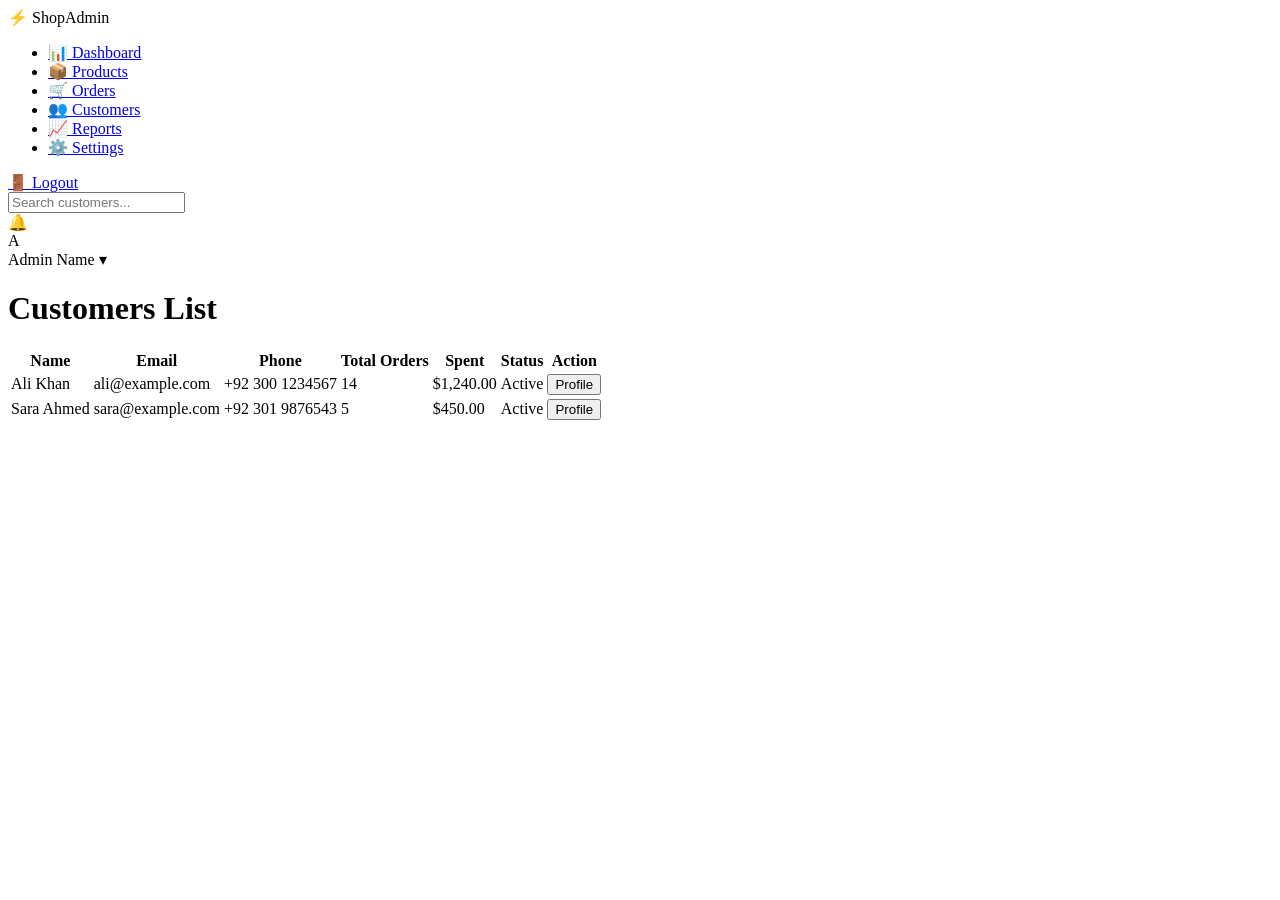
==== customers.html @ 55b44966 "Create customers.html" ====
<!DOCTYPE html>
<html lang="en">
<head>
    <meta charset="UTF-8">
    <meta name="viewport" content="width=device-width, initial-scale=1.0">
    <title>Customers Management</title>
    <link rel="stylesheet" href="css/style.css">
</head>
<body>

    <aside class="sidebar">
        <div class="brand-logo">⚡ <span>ShopAdmin</span></div>
        <ul class="nav-menu">
            <li><a href="index.html">📊 <span>Dashboard</span></a></li>
            <li><a href="products.html">📦 <span>Products</span></a></li>
            <li><a href="orders.html">🛒 <span>Orders</span></a></li>
            <li class="active"><a href="customers.html">👥 <span>Customers</span></a></li>
            <li><a href="reports.html">📈 <span>Reports</span></a></li>
            <li><a href="settings.html">⚙️ <span>Settings</span></a></li>
        </ul>
        <div class="sidebar-footer">
            <a href="#" class="logout-btn">🚪 <span>Logout</span></a>
        </div>
    </aside>

    <div class="main-wrapper">
        <header class="top-navbar">
            <div class="search-box">
                <input type="text" placeholder="Search customers...">
            </div>
            <div class="nav-profile">
                <div class="notification-icon">🔔</div>
                <div class="profile-info">
                    <div class="profile-avatar">A</div>
                    <span>Admin Name ▾</span>
                </div>
            </div>
        </header>

        <main class="content">
            <div class="page-header">
                <h1 class="page-title">Customers List</h1>
            </div>

            <div class="table-card">
                <div class="responsive-table">
                    <table>
                        <thead>
                            <tr>
                                <th>Name</th>
                                <th>Email</th>
                                <th>Phone</th>
                                <th>Total Orders</th>
                                <th>Spent</th>
                                <th>Status</th>
                                <th>Action</th>
                            </tr>
                        </thead>
                        <tbody>
                            <tr>
                                <td>Ali Khan</td>
                                <td>ali@example.com</td>
                                <td>+92 300 1234567</td>
                                <td>14</td>
                                <td>$1,240.00</td>
                                <td><span class="badge badge-success">Active</span></td>
                                <td><button class="btn btn-outline btn-sm">Profile</button></td>
                            </tr>
                            <tr>
                                <td>Sara Ahmed</td>
                                <td>sara@example.com</td>
                                <td>+92 301 9876543</td>
                                <td>5</td>
                                <td>$450.00</td>
                                <td><span class="badge badge-success">Active</span></td>
                                <td><button class="btn btn-outline btn-sm">Profile</button></td>
                            </tr>
                        </tbody>
                    </table>
                </div>
            </div>
        </main>
    </div>

</body>
</html>
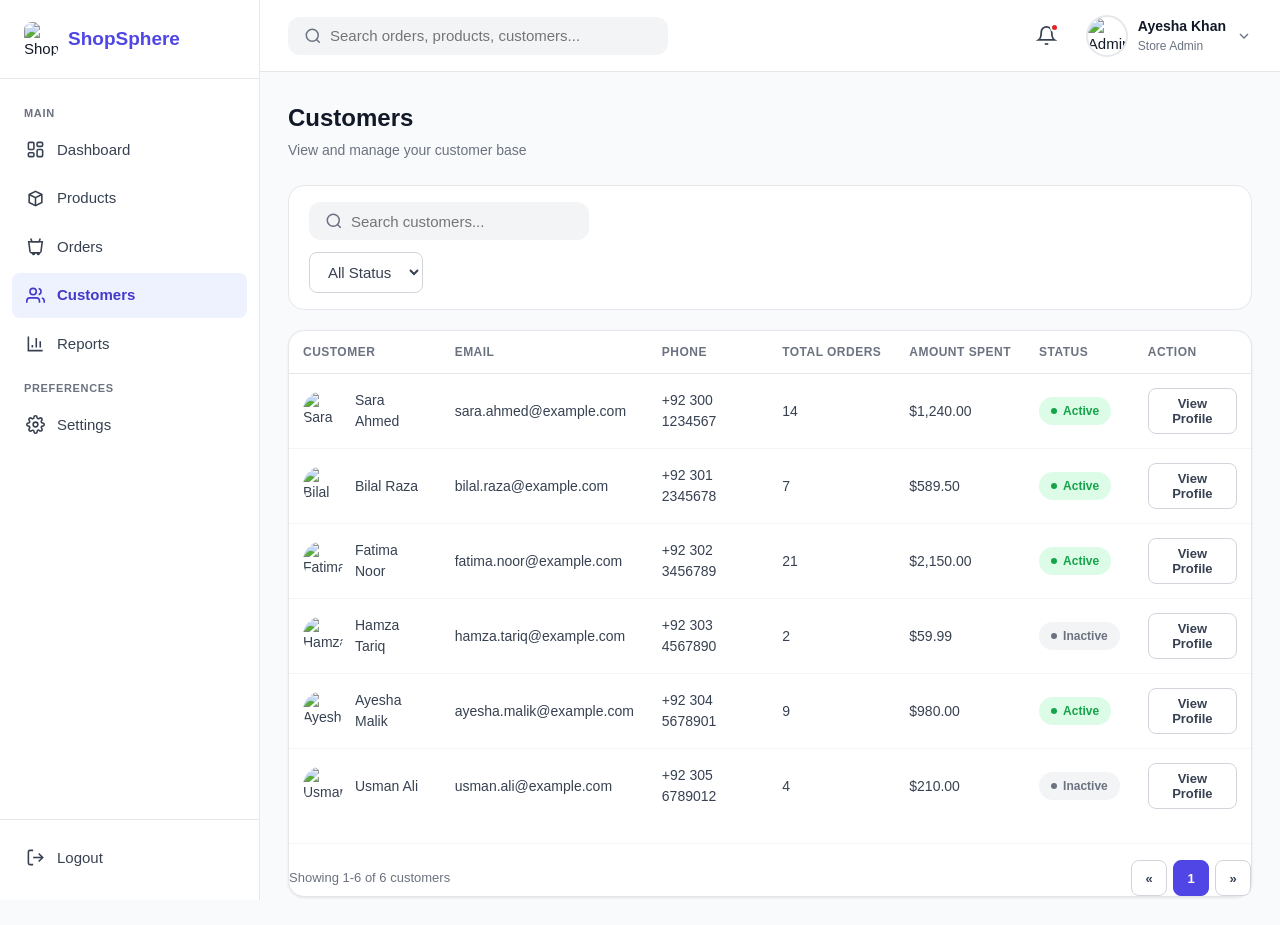
==== commit 7de97e4d: "Create customers.html" ====
--- a/customers.html
+++ b/customers.html
@@ -1,86 +1,253 @@
 <!DOCTYPE html>
 <html lang="en">
 <head>
-    <meta charset="UTF-8">
-    <meta name="viewport" content="width=device-width, initial-scale=1.0">
-    <title>Customers Management</title>
-    <link rel="stylesheet" href="css/style.css">
+<meta charset="UTF-8">
+<meta name="viewport" content="width=device-width, initial-scale=1.0">
+<title>Customers | ShopSphere Admin</title>
+<link rel="stylesheet" href="css/style.css">
 </head>
 <body>
 
-    <aside class="sidebar">
-        <div class="brand-logo">⚡ <span>ShopAdmin</span></div>
-        <ul class="nav-menu">
-            <li><a href="index.html">📊 <span>Dashboard</span></a></li>
-            <li><a href="products.html">📦 <span>Products</span></a></li>
-            <li><a href="orders.html">🛒 <span>Orders</span></a></li>
-            <li class="active"><a href="customers.html">👥 <span>Customers</span></a></li>
-            <li><a href="reports.html">📈 <span>Reports</span></a></li>
-            <li><a href="settings.html">⚙️ <span>Settings</span></a></li>
-        </ul>
-        <div class="sidebar-footer">
-            <a href="#" class="logout-btn">🚪 <span>Logout</span></a>
-        </div>
-    </aside>
-
-    <div class="main-wrapper">
-        <header class="top-navbar">
-            <div class="search-box">
-                <input type="text" placeholder="Search customers...">
+<input type="checkbox" id="sidebar-toggle">
+
+<div class="app-layout">
+
+  <!-- ===== SIDEBAR ===== -->
+  <aside class="sidebar">
+    <div class="sidebar-logo">
+      <img src="https://api.dicebear.com/7.x/shapes/svg?seed=ShopSphere&backgroundColor=4f46e5" alt="ShopSphere Logo">
+      <span>ShopSphere</span>
+    </div>
+
+    <nav class="sidebar-nav">
+      <p class="nav-section-title">Main</p>
+      <a href="index.html" class="nav-link">
+        <svg viewBox="0 0 24 24" fill="none" stroke="currentColor" stroke-width="2"><rect x="3" y="3" width="7" height="9" rx="1.5"/><rect x="14" y="3" width="7" height="5" rx="1.5"/><rect x="14" y="12" width="7" height="9" rx="1.5"/><rect x="3" y="16" width="7" height="5" rx="1.5"/></svg>
+        Dashboard
+      </a>
+      <a href="products.html" class="nav-link">
+        <svg viewBox="0 0 24 24" fill="none" stroke="currentColor" stroke-width="2"><path d="M20 7L12 3 4 7v10l8 4 8-4V7z"/><path d="M4 7l8 4 8-4M12 11v10"/></svg>
+        Products
+      </a>
+      <a href="orders.html" class="nav-link">
+        <svg viewBox="0 0 24 24" fill="none" stroke="currentColor" stroke-width="2"><path d="M6 2l1.5 4h9L18 2"/><path d="M3.5 6h17l-1.6 12.5a2 2 0 0 1-2 1.5H7.1a2 2 0 0 1-2-1.5L3.5 6z"/><circle cx="9.5" cy="21" r="1"/><circle cx="15.5" cy="21" r="1"/></svg>
+        Orders
+      </a>
+      <a href="customers.html" class="nav-link active">
+        <svg viewBox="0 0 24 24" fill="none" stroke="currentColor" stroke-width="2"><path d="M17 21v-2a4 4 0 0 0-4-4H5a4 4 0 0 0-4 4v2"/><circle cx="9" cy="7" r="4"/><path d="M23 21v-2a4 4 0 0 0-3-3.87"/><path d="M16 3.13a4 4 0 0 1 0 7.75"/></svg>
+        Customers
+      </a>
+      <a href="reports.html" class="nav-link">
+        <svg viewBox="0 0 24 24" fill="none" stroke="currentColor" stroke-width="2"><path d="M3 3v18h18"/><path d="M18 17V9M13 17V5M8 17v-3"/></svg>
+        Reports
+      </a>
+
+      <p class="nav-section-title">Preferences</p>
+      <a href="settings.html" class="nav-link">
+        <svg viewBox="0 0 24 24" fill="none" stroke="currentColor" stroke-width="2"><circle cx="12" cy="12" r="3"/><path d="M19.4 15a1.65 1.65 0 0 0 .33 1.82l.06.06a2 2 0 1 1-2.83 2.83l-.06-.06a1.65 1.65 0 0 0-1.82-.33 1.65 1.65 0 0 0-1 1.51V21a2 2 0 0 1-4 0v-.09A1.65 1.65 0 0 0 9 19.4a1.65 1.65 0 0 0-1.82.33l-.06.06a2 2 0 1 1-2.83-2.83l.06-.06A1.65 1.65 0 0 0 4.6 15a1.65 1.65 0 0 0-1.51-1H3a2 2 0 0 1 0-4h.09A1.65 1.65 0 0 0 4.6 9a1.65 1.65 0 0 0-.33-1.82l-.06-.06a2 2 0 1 1 2.83-2.83l.06.06A1.65 1.65 0 0 0 9 4.6a1.65 1.65 0 0 0 1-1.51V3a2 2 0 0 1 4 0v.09a1.65 1.65 0 0 0 1 1.51 1.65 1.65 0 0 0 1.82-.33l.06-.06a2 2 0 1 1 2.83 2.83l-.06.06A1.65 1.65 0 0 0 19.4 9a1.65 1.65 0 0 0 1.51 1H21a2 2 0 0 1 0 4h-.09a1.65 1.65 0 0 0-1.51 1z"/></svg>
+        Settings
+      </a>
+    </nav>
+
+    <div class="sidebar-footer">
+      <a href="index.html" class="nav-link">
+        <svg viewBox="0 0 24 24" fill="none" stroke="currentColor" stroke-width="2"><path d="M9 21H5a2 2 0 0 1-2-2V5a2 2 0 0 1 2-2h4"/><polyline points="16 17 21 12 16 7"/><line x1="21" y1="12" x2="9" y2="12"/></svg>
+        Logout
+      </a>
+    </div>
+  </aside>
+
+  <!-- ===== MAIN CONTENT ===== -->
+  <div class="main-content">
+
+    <!-- TOP NAVBAR -->
+    <header class="topbar">
+      <label for="sidebar-toggle" class="hamburger">
+        <svg viewBox="0 0 24 24" fill="none" stroke="currentColor" stroke-width="2"><line x1="3" y1="12" x2="21" y2="12"/><line x1="3" y1="6" x2="21" y2="6"/><line x1="3" y1="18" x2="21" y2="18"/></svg>
+      </label>
+
+      <div class="search-bar">
+        <svg viewBox="0 0 24 24" fill="none" stroke="currentColor" stroke-width="2"><circle cx="11" cy="11" r="8"/><line x1="21" y1="21" x2="16.65" y2="16.65"/></svg>
+        <input type="text" placeholder="Search orders, products, customers...">
+      </div>
+
+      <div class="topbar-right">
+        <details class="dropdown">
+          <summary class="icon-btn">
+            <svg viewBox="0 0 24 24" fill="none" stroke="currentColor" stroke-width="2"><path d="M18 8A6 6 0 0 0 6 8c0 7-3 9-3 9h18s-3-2-3-9"/><path d="M13.73 21a2 2 0 0 1-3.46 0"/></svg>
+            <span class="badge-dot"></span>
+          </summary>
+          <div class="dropdown-menu">
+            <div class="dropdown-item">🟢 New order #ORD-1042 received</div>
+            <div class="dropdown-item">📦 Product "Wireless Mouse" low in stock</div>
+            <div class="dropdown-item">💬 New review on "Leather Wallet"</div>
+            <div class="dropdown-item">✅ Order #ORD-1038 marked as delivered</div>
+          </div>
+        </details>
+
+        <details class="dropdown">
+          <summary class="profile-trigger">
+            <img src="https://i.pravatar.cc/100?img=32" alt="Admin profile">
+            <div class="profile-info">
+              <span class="name">Ayesha Khan</span>
+              <span class="role">Store Admin</span>
             </div>
-            <div class="nav-profile">
-                <div class="notification-icon">🔔</div>
-                <div class="profile-info">
-                    <div class="profile-avatar">A</div>
-                    <span>Admin Name ▾</span>
-                </div>
-            </div>
-        </header>
-
-        <main class="content">
-            <div class="page-header">
-                <h1 class="page-title">Customers List</h1>
-            </div>
-
-            <div class="table-card">
-                <div class="responsive-table">
-                    <table>
-                        <thead>
-                            <tr>
-                                <th>Name</th>
-                                <th>Email</th>
-                                <th>Phone</th>
-                                <th>Total Orders</th>
-                                <th>Spent</th>
-                                <th>Status</th>
-                                <th>Action</th>
-                            </tr>
-                        </thead>
-                        <tbody>
-                            <tr>
-                                <td>Ali Khan</td>
-                                <td>ali@example.com</td>
-                                <td>+92 300 1234567</td>
-                                <td>14</td>
-                                <td>$1,240.00</td>
-                                <td><span class="badge badge-success">Active</span></td>
-                                <td><button class="btn btn-outline btn-sm">Profile</button></td>
-                            </tr>
-                            <tr>
-                                <td>Sara Ahmed</td>
-                                <td>sara@example.com</td>
-                                <td>+92 301 9876543</td>
-                                <td>5</td>
-                                <td>$450.00</td>
-                                <td><span class="badge badge-success">Active</span></td>
-                                <td><button class="btn btn-outline btn-sm">Profile</button></td>
-                            </tr>
-                        </tbody>
-                    </table>
-                </div>
-            </div>
-        </main>
-    </div>
+            <svg class="chevron" viewBox="0 0 24 24" fill="none" stroke="currentColor" stroke-width="2"><polyline points="6 9 12 15 18 9"/></svg>
+          </summary>
+          <div class="dropdown-menu">
+            <div class="dropdown-item">👤 My Profile</div>
+            <div class="dropdown-item">⚙️ Account Settings</div>
+            <div class="dropdown-item">🚪 Logout</div>
+          </div>
+        </details>
+      </div>
+    </header>
+
+    <!-- PAGE CONTENT -->
+    <main class="page-content">
+
+      <div class="page-header">
+        <div>
+          <h1>Customers</h1>
+          <p>View and manage your customer base</p>
+        </div>
+      </div>
+
+      <!-- TOOLBAR: SEARCH -->
+      <div class="toolbar">
+        <div class="toolbar-left">
+          <div class="search-bar">
+            <svg viewBox="0 0 24 24" fill="none" stroke="currentColor" stroke-width="2"><circle cx="11" cy="11" r="8"/><line x1="21" y1="21" x2="16.65" y2="16.65"/></svg>
+            <input type="text" placeholder="Search customers...">
+          </div>
+          <select class="filter-select">
+            <option>All Status</option>
+            <option>Active</option>
+            <option>Inactive</option>
+          </select>
+        </div>
+      </div>
+
+      <!-- CUSTOMERS TABLE -->
+      <div class="card">
+        <div class="table-wrap">
+          <table>
+            <thead>
+              <tr>
+                <th>Customer</th>
+                <th>Email</th>
+                <th>Phone</th>
+                <th>Total Orders</th>
+                <th>Amount Spent</th>
+                <th>Status</th>
+                <th>Action</th>
+              </tr>
+            </thead>
+            <tbody>
+              <tr>
+                <td>
+                  <div class="customer-cell">
+                    <img src="https://i.pravatar.cc/100?img=47" alt="Sara Ahmed">
+                    <span>Sara Ahmed</span>
+                  </div>
+                </td>
+                <td>sara.ahmed@example.com</td>
+                <td>+92 300 1234567</td>
+                <td>14</td>
+                <td>$1,240.00</td>
+                <td><span class="badge badge-success">Active</span></td>
+                <td><button class="btn btn-outline btn-sm">View Profile</button></td>
+              </tr>
+              <tr>
+                <td>
+                  <div class="customer-cell">
+                    <img src="https://i.pravatar.cc/100?img=12" alt="Bilal Raza">
+                    <span>Bilal Raza</span>
+                  </div>
+                </td>
+                <td>bilal.raza@example.com</td>
+                <td>+92 301 2345678</td>
+                <td>7</td>
+                <td>$589.50</td>
+                <td><span class="badge badge-success">Active</span></td>
+                <td><button class="btn btn-outline btn-sm">View Profile</button></td>
+              </tr>
+              <tr>
+                <td>
+                  <div class="customer-cell">
+                    <img src="https://i.pravatar.cc/100?img=25" alt="Fatima Noor">
+                    <span>Fatima Noor</span>
+                  </div>
+                </td>
+                <td>fatima.noor@example.com</td>
+                <td>+92 302 3456789</td>
+                <td>21</td>
+                <td>$2,150.00</td>
+                <td><span class="badge badge-success">Active</span></td>
+                <td><button class="btn btn-outline btn-sm">View Profile</button></td>
+              </tr>
+              <tr>
+                <td>
+                  <div class="customer-cell">
+                    <img src="https://i.pravatar.cc/100?img=51" alt="Hamza Tariq">
+                    <span>Hamza Tariq</span>
+                  </div>
+                </td>
+                <td>hamza.tariq@example.com</td>
+                <td>+92 303 4567890</td>
+                <td>2</td>
+                <td>$59.99</td>
+                <td><span class="badge badge-gray">Inactive</span></td>
+                <td><button class="btn btn-outline btn-sm">View Profile</button></td>
+              </tr>
+              <tr>
+                <td>
+                  <div class="customer-cell">
+                    <img src="https://i.pravatar.cc/100?img=33" alt="Ayesha Malik">
+                    <span>Ayesha Malik</span>
+                  </div>
+                </td>
+                <td>ayesha.malik@example.com</td>
+                <td>+92 304 5678901</td>
+                <td>9</td>
+                <td>$980.00</td>
+                <td><span class="badge badge-success">Active</span></td>
+                <td><button class="btn btn-outline btn-sm">View Profile</button></td>
+              </tr>
+              <tr>
+                <td>
+                  <div class="customer-cell">
+                    <img src="https://i.pravatar.cc/100?img=15" alt="Usman Ali">
+                    <span>Usman Ali</span>
+                  </div>
+                </td>
+                <td>usman.ali@example.com</td>
+                <td>+92 305 6789012</td>
+                <td>4</td>
+                <td>$210.00</td>
+                <td><span class="badge badge-gray">Inactive</span></td>
+                <td><button class="btn btn-outline btn-sm">View Profile</button></td>
+              </tr>
+            </tbody>
+          </table>
+        </div>
+
+        <!-- PAGINATION -->
+        <div class="pagination">
+          <span class="pagination-info">Showing 1-6 of 6 customers</span>
+          <div class="pagination-controls">
+            <button class="page-btn">&laquo;</button>
+            <button class="page-btn active">1</button>
+            <button class="page-btn">&raquo;</button>
+          </div>
+        </div>
+      </div>
+
+    </main>
+  </div>
+</div>
+
+<label for="sidebar-toggle" class="sidebar-overlay"></label>
 
 </body>
 </html>
--- a/css/style.css
+++ b/css/style.css
@@ -0,0 +1,789 @@
+/* =========================================================
+   E-COMMERCE ADMIN DASHBOARD - MAIN STYLESHEET
+   Pure HTML5 + CSS3 (no JS, no frameworks)
+   ========================================================= */
+
+/* ---------- CSS VARIABLES (DESIGN SYSTEM) ---------- */
+:root {
+  --primary: #4f46e5;
+  --primary-dark: #4338ca;
+  --primary-light: #eef2ff;
+
+  --success: #16a34a;
+  --success-light: #dcfce7;
+  --warning: #d97706;
+  --warning-light: #fef3c7;
+  --danger: #dc2626;
+  --danger-light: #fee2e2;
+  --info: #0891b2;
+  --info-light: #cffafe;
+
+  --dark: #1e293b;
+  --gray-900: #111827;
+  --gray-700: #374151;
+  --gray-500: #6b7280;
+  --gray-300: #d1d5db;
+  --gray-200: #e5e7eb;
+  --gray-100: #f3f4f6;
+  --gray-50: #f9fafb;
+  --white: #ffffff;
+
+  --sidebar-width: 260px;
+  --topbar-height: 72px;
+
+  --radius-sm: 8px;
+  --radius: 12px;
+  --radius-lg: 16px;
+
+  --shadow-sm: 0 1px 3px rgba(0,0,0,0.06), 0 1px 2px rgba(0,0,0,0.04);
+  --shadow-md: 0 4px 14px rgba(0,0,0,0.08);
+  --shadow-lg: 0 10px 30px rgba(0,0,0,0.12);
+
+  --transition: all 0.2s ease;
+}
+
+/* ---------- RESET ---------- */
+* { margin: 0; padding: 0; box-sizing: border-box; }
+
+html { scroll-behavior: smooth; }
+
+body {
+  font-family: 'Segoe UI', -apple-system, BlinkMacSystemFont, Roboto, Arial, sans-serif;
+  background: var(--gray-50);
+  color: var(--gray-900);
+  font-size: 15px;
+  line-height: 1.5;
+  overflow-x: hidden;
+}
+
+a { text-decoration: none; color: inherit; }
+ul { list-style: none; }
+img { max-width: 100%; display: block; }
+button, input, select { font-family: inherit; font-size: inherit; }
+
+/* ---------- MOBILE TOGGLE (checkbox hack, no JS) ---------- */
+#sidebar-toggle { display: none; }
+
+.sidebar-overlay {
+  display: none;
+  position: fixed;
+  inset: 0;
+  background: rgba(15, 23, 42, 0.5);
+  z-index: 40;
+}
+
+/* ---------- APP LAYOUT ---------- */
+.app-layout {
+  display: flex;
+  min-height: 100vh;
+}
+
+/* ---------- SIDEBAR ---------- */
+.sidebar {
+  width: var(--sidebar-width);
+  background: var(--white);
+  border-right: 1px solid var(--gray-200);
+  position: fixed;
+  top: 0;
+  left: 0;
+  bottom: 0;
+  display: flex;
+  flex-direction: column;
+  z-index: 50;
+  transition: transform 0.3s ease;
+}
+
+.sidebar-logo {
+  display: flex;
+  align-items: center;
+  gap: 10px;
+  padding: 22px 24px;
+  border-bottom: 1px solid var(--gray-200);
+}
+
+.sidebar-logo img {
+  width: 34px;
+  height: 34px;
+  border-radius: 8px;
+}
+
+.sidebar-logo span {
+  font-size: 19px;
+  font-weight: 700;
+  color: var(--primary);
+}
+
+.sidebar-nav {
+  flex: 1;
+  padding: 16px 12px;
+  overflow-y: auto;
+}
+
+.sidebar-nav .nav-section-title {
+  font-size: 11px;
+  text-transform: uppercase;
+  letter-spacing: 0.06em;
+  color: var(--gray-500);
+  padding: 10px 12px 6px;
+  font-weight: 600;
+}
+
+.nav-link {
+  display: flex;
+  align-items: center;
+  gap: 12px;
+  padding: 11px 14px;
+  border-radius: var(--radius-sm);
+  color: var(--gray-700);
+  font-weight: 500;
+  margin-bottom: 4px;
+  transition: var(--transition);
+}
+
+.nav-link svg { width: 19px; height: 19px; flex-shrink: 0; }
+
+.nav-link:hover {
+  background: var(--gray-100);
+  color: var(--primary);
+}
+
+.nav-link.active {
+  background: var(--primary-light);
+  color: var(--primary-dark);
+  font-weight: 600;
+}
+
+.sidebar-footer {
+  padding: 16px 12px;
+  border-top: 1px solid var(--gray-200);
+}
+
+/* ---------- MAIN CONTENT ---------- */
+.main-content {
+  margin-left: var(--sidebar-width);
+  flex: 1;
+  min-width: 0;
+  display: flex;
+  flex-direction: column;
+}
+
+/* ---------- TOPBAR ---------- */
+.topbar {
+  height: var(--topbar-height);
+  background: var(--white);
+  border-bottom: 1px solid var(--gray-200);
+  display: flex;
+  align-items: center;
+  justify-content: space-between;
+  gap: 16px;
+  padding: 0 28px;
+  position: sticky;
+  top: 0;
+  z-index: 30;
+}
+
+.hamburger {
+  display: none;
+  cursor: pointer;
+  padding: 6px;
+  border-radius: var(--radius-sm);
+}
+.hamburger:hover { background: var(--gray-100); }
+.hamburger svg { width: 24px; height: 24px; color: var(--gray-700); }
+
+.search-bar {
+  display: flex;
+  align-items: center;
+  gap: 8px;
+  background: var(--gray-100);
+  border-radius: var(--radius);
+  padding: 10px 16px;
+  width: 100%;
+  max-width: 380px;
+  transition: var(--transition);
+}
+
+.search-bar:focus-within {
+  background: var(--white);
+  box-shadow: 0 0 0 2px var(--primary);
+}
+
+.search-bar svg { width: 18px; height: 18px; color: var(--gray-500); flex-shrink: 0; }
+
+.search-bar input {
+  border: none;
+  background: transparent;
+  outline: none;
+  width: 100%;
+  color: var(--gray-900);
+}
+
+.topbar-right {
+  display: flex;
+  align-items: center;
+  gap: 18px;
+}
+
+.icon-btn {
+  position: relative;
+  width: 42px;
+  height: 42px;
+  display: flex;
+  align-items: center;
+  justify-content: center;
+  border-radius: 50%;
+  cursor: pointer;
+  transition: var(--transition);
+}
+.icon-btn:hover { background: var(--gray-100); }
+.icon-btn svg { width: 21px; height: 21px; color: var(--gray-700); }
+
+.badge-dot {
+  position: absolute;
+  top: 8px;
+  right: 9px;
+  width: 9px;
+  height: 9px;
+  background: var(--danger);
+  border: 2px solid var(--white);
+  border-radius: 50%;
+}
+
+/* details/summary used for dropdowns - no JS needed */
+.dropdown { position: relative; }
+.dropdown summary { list-style: none; cursor: pointer; }
+.dropdown summary::-webkit-details-marker { display: none; }
+
+.dropdown-menu {
+  position: absolute;
+  right: 0;
+  top: calc(100% + 10px);
+  background: var(--white);
+  border: 1px solid var(--gray-200);
+  border-radius: var(--radius);
+  box-shadow: var(--shadow-lg);
+  min-width: 240px;
+  z-index: 60;
+  overflow: hidden;
+  animation: fadeIn 0.15s ease;
+}
+
+@keyframes fadeIn {
+  from { opacity: 0; transform: translateY(-6px); }
+  to { opacity: 1; transform: translateY(0); }
+}
+
+.dropdown-menu .dropdown-item {
+  display: flex;
+  align-items: center;
+  gap: 10px;
+  padding: 12px 16px;
+  font-size: 14px;
+  color: var(--gray-700);
+  border-bottom: 1px solid var(--gray-100);
+  transition: var(--transition);
+}
+.dropdown-menu .dropdown-item:hover { background: var(--gray-50); }
+.dropdown-menu .dropdown-item:last-child { border-bottom: none; }
+
+.profile-trigger {
+  display: flex;
+  align-items: center;
+  gap: 10px;
+}
+
+.profile-trigger img {
+  width: 42px;
+  height: 42px;
+  border-radius: 50%;
+  object-fit: cover;
+  border: 2px solid var(--gray-200);
+}
+
+.profile-info { display: flex; flex-direction: column; }
+.profile-info .name { font-weight: 600; font-size: 14px; color: var(--gray-900); }
+.profile-info .role { font-size: 12px; color: var(--gray-500); }
+
+.profile-trigger .chevron { width: 16px; height: 16px; color: var(--gray-500); }
+
+/* ---------- PAGE CONTAINER ---------- */
+.page-content { padding: 28px; }
+
+.page-header {
+  display: flex;
+  align-items: center;
+  justify-content: space-between;
+  flex-wrap: wrap;
+  gap: 14px;
+  margin-bottom: 24px;
+}
+
+.page-header h1 { font-size: 24px; font-weight: 700; color: var(--gray-900); }
+.page-header p { color: var(--gray-500); font-size: 14px; margin-top: 4px; }
+
+/* ---------- BUTTONS ---------- */
+.btn {
+  display: inline-flex;
+  align-items: center;
+  gap: 8px;
+  padding: 11px 20px;
+  border-radius: var(--radius-sm);
+  font-weight: 600;
+  font-size: 14px;
+  border: none;
+  cursor: pointer;
+  transition: var(--transition);
+}
+.btn svg { width: 17px; height: 17px; }
+
+.btn-primary { background: var(--primary); color: var(--white); }
+.btn-primary:hover { background: var(--primary-dark); box-shadow: var(--shadow-md); }
+
+.btn-outline { background: var(--white); color: var(--gray-700); border: 1px solid var(--gray-300); }
+.btn-outline:hover { background: var(--gray-100); }
+
+.btn-danger-light { background: var(--danger-light); color: var(--danger); }
+.btn-danger-light:hover { background: var(--danger); color: var(--white); }
+
+.btn-sm { padding: 7px 12px; font-size: 13px; }
+.btn-icon {
+  width: 34px; height: 34px; padding: 0;
+  display: inline-flex; align-items: center; justify-content: center;
+  border-radius: var(--radius-sm);
+}
+
+/* ---------- WELCOME BANNER ---------- */
+.welcome-banner {
+  background: linear-gradient(135deg, var(--primary) 0%, #7c3aed 100%);
+  border-radius: var(--radius-lg);
+  padding: 30px 32px;
+  color: var(--white);
+  display: flex;
+  align-items: center;
+  justify-content: space-between;
+  flex-wrap: wrap;
+  gap: 20px;
+  margin-bottom: 24px;
+}
+
+.welcome-banner h2 { font-size: 22px; margin-bottom: 6px; }
+.welcome-banner p { opacity: 0.9; font-size: 14px; }
+
+.welcome-banner .btn-primary { background: var(--white); color: var(--primary); }
+.welcome-banner .btn-primary:hover { background: var(--gray-100); }
+
+/* ---------- STAT CARDS GRID ---------- */
+.stats-grid {
+  display: grid;
+  grid-template-columns: repeat(4, 1fr);
+  gap: 20px;
+  margin-bottom: 24px;
+}
+
+.card {
+  background: var(--white);
+  border-radius: var(--radius-lg);
+  border: 1px solid var(--gray-200);
+  box-shadow: var(--shadow-sm);
+  transition: var(--transition);
+}
+.card:hover { box-shadow: var(--shadow-md); }
+
+.stat-card { padding: 22px; }
+
+.stat-card-top {
+  display: flex;
+  align-items: center;
+  justify-content: space-between;
+  margin-bottom: 14px;
+}
+
+.stat-icon {
+  width: 46px;
+  height: 46px;
+  border-radius: var(--radius);
+  display: flex;
+  align-items: center;
+  justify-content: center;
+}
+.stat-icon svg { width: 22px; height: 22px; }
+
+.stat-icon.blue { background: var(--primary-light); color: var(--primary); }
+.stat-icon.green { background: var(--success-light); color: var(--success); }
+.stat-icon.orange { background: var(--warning-light); color: var(--warning); }
+.stat-icon.cyan { background: var(--info-light); color: var(--info); }
+
+.stat-trend {
+  font-size: 12px;
+  font-weight: 700;
+  padding: 4px 9px;
+  border-radius: 20px;
+}
+.stat-trend.up { background: var(--success-light); color: var(--success); }
+.stat-trend.down { background: var(--danger-light); color: var(--danger); }
+
+.stat-value { font-size: 26px; font-weight: 700; color: var(--gray-900); margin-bottom: 4px; }
+.stat-label { font-size: 13px; color: var(--gray-500); }
+
+/* ---------- CONTENT GRID (2 col layouts) ---------- */
+.content-grid {
+  display: grid;
+  grid-template-columns: 2fr 1fr;
+  gap: 20px;
+  margin-bottom: 24px;
+}
+
+.panel {
+  background: var(--white);
+  border-radius: var(--radius-lg);
+  border: 1px solid var(--gray-200);
+  box-shadow: var(--shadow-sm);
+  padding: 24px;
+}
+
+.panel-header {
+  display: flex;
+  align-items: center;
+  justify-content: space-between;
+  margin-bottom: 20px;
+}
+
+.panel-header h3 { font-size: 16px; font-weight: 700; color: var(--gray-900); }
+.panel-link { font-size: 13px; color: var(--primary); font-weight: 600; }
+.panel-link:hover { text-decoration: underline; }
+
+/* ---------- CSS-ONLY BAR CHART ---------- */
+.bar-chart {
+  display: flex;
+  align-items: flex-end;
+  justify-content: space-between;
+  gap: 10px;
+  height: 220px;
+  padding-top: 10px;
+}
+
+.bar-chart .bar-group {
+  flex: 1;
+  height: 100%;
+  display: flex;
+  flex-direction: column;
+  justify-content: flex-end;
+  align-items: center;
+  gap: 8px;
+}
+
+.bar-chart .bar {
+  width: 60%;
+  max-width: 34px;
+  background: linear-gradient(180deg, var(--primary) 0%, #a5b4fc 100%);
+  border-radius: 6px 6px 0 0;
+  transition: var(--transition);
+}
+.bar-chart .bar-group:hover .bar { background: var(--primary-dark); }
+
+.bar-chart .bar-label { font-size: 12px; color: var(--gray-500); }
+
+/* ---------- DONUT CHART (CSS conic-gradient) ---------- */
+.donut-wrap { display: flex; flex-direction: column; align-items: center; gap: 18px; }
+
+.donut {
+  width: 170px;
+  height: 170px;
+  border-radius: 50%;
+  display: flex;
+  align-items: center;
+  justify-content: center;
+  position: relative;
+}
+
+.donut::before {
+  content: '';
+  position: absolute;
+  width: 108px;
+  height: 108px;
+  background: var(--white);
+  border-radius: 50%;
+}
+
+.donut-center { position: relative; text-align: center; }
+.donut-center .num { font-size: 20px; font-weight: 700; color: var(--gray-900); }
+.donut-center .lbl { font-size: 11px; color: var(--gray-500); }
+
+.legend { width: 100%; display: flex; flex-direction: column; gap: 10px; }
+.legend-item { display: flex; align-items: center; justify-content: space-between; font-size: 13px; }
+.legend-item .dot-label { display: flex; align-items: center; gap: 8px; color: var(--gray-700); }
+.legend-dot { width: 10px; height: 10px; border-radius: 50%; }
+.legend-item .val { font-weight: 700; color: var(--gray-900); }
+
+/* ---------- TABLES ---------- */
+.table-wrap { overflow-x: auto; }
+
+table { width: 100%; border-collapse: collapse; min-width: 600px; }
+
+thead th {
+  text-align: left;
+  font-size: 12px;
+  text-transform: uppercase;
+  letter-spacing: 0.04em;
+  color: var(--gray-500);
+  padding: 12px 14px;
+  border-bottom: 1px solid var(--gray-200);
+  font-weight: 600;
+  white-space: nowrap;
+}
+
+tbody td {
+  padding: 14px;
+  border-bottom: 1px solid var(--gray-100);
+  font-size: 14px;
+  color: var(--gray-700);
+  vertical-align: middle;
+}
+
+tbody tr:hover { background: var(--gray-50); }
+tbody tr:last-child td { border-bottom: none; }
+
+.table-product { display: flex; align-items: center; gap: 12px; }
+.table-product img {
+  width: 44px; height: 44px; border-radius: var(--radius-sm);
+  object-fit: cover; border: 1px solid var(--gray-200);
+}
+.table-product .pname { font-weight: 600; color: var(--gray-900); }
+.table-product .pcat { font-size: 12px; color: var(--gray-500); }
+
+.customer-cell { display: flex; align-items: center; gap: 12px; }
+.customer-cell img {
+  width: 40px; height: 40px; border-radius: 50%; object-fit: cover;
+}
+
+/* ---------- STATUS BADGES ---------- */
+.badge {
+  display: inline-flex;
+  align-items: center;
+  gap: 6px;
+  padding: 5px 12px;
+  border-radius: 20px;
+  font-size: 12px;
+  font-weight: 700;
+}
+.badge::before { content: ''; width: 6px; height: 6px; border-radius: 50%; background: currentColor; }
+
+.badge-success { background: var(--success-light); color: var(--success); }
+.badge-warning { background: var(--warning-light); color: var(--warning); }
+.badge-danger { background: var(--danger-light); color: var(--danger); }
+.badge-info { background: var(--info-light); color: var(--info); }
+.badge-gray { background: var(--gray-100); color: var(--gray-500); }
+
+.table-actions { display: flex; gap: 8px; }
+
+/* ---------- QUICK ACTIONS ---------- */
+.quick-actions {
+  display: grid;
+  grid-template-columns: repeat(4, 1fr);
+  gap: 16px;
+}
+
+.quick-action {
+  background: var(--white);
+  border: 1px solid var(--gray-200);
+  border-radius: var(--radius-lg);
+  padding: 20px;
+  display: flex;
+  flex-direction: column;
+  align-items: center;
+  gap: 10px;
+  text-align: center;
+  transition: var(--transition);
+  cursor: pointer;
+}
+.quick-action:hover { border-color: var(--primary); box-shadow: var(--shadow-md); transform: translateY(-2px); }
+
+.quick-action .qa-icon {
+  width: 48px; height: 48px; border-radius: 50%;
+  background: var(--primary-light); color: var(--primary);
+  display: flex; align-items: center; justify-content: center;
+}
+.quick-action .qa-icon svg { width: 22px; height: 22px; }
+.quick-action span { font-size: 13px; font-weight: 600; color: var(--gray-700); }
+
+/* ---------- FILTER / TOOLBAR ---------- */
+.toolbar {
+  display: flex;
+  align-items: center;
+  justify-content: space-between;
+  flex-wrap: wrap;
+  gap: 14px;
+  background: var(--white);
+  border: 1px solid var(--gray-200);
+  border-radius: var(--radius-lg);
+  padding: 16px 20px;
+  margin-bottom: 20px;
+}
+
+.toolbar-left { display: flex; align-items: center; gap: 12px; flex-wrap: wrap; }
+
+.toolbar .search-bar { max-width: 280px; background: var(--gray-100); }
+
+select.filter-select, .toolbar select {
+  padding: 10px 14px;
+  border-radius: var(--radius-sm);
+  border: 1px solid var(--gray-300);
+  background: var(--white);
+  color: var(--gray-700);
+  cursor: pointer;
+}
+select.filter-select:focus, .toolbar select:focus { outline: 2px solid var(--primary); }
+
+/* ---------- PAGINATION ---------- */
+.pagination {
+  display: flex;
+  align-items: center;
+  justify-content: space-between;
+  flex-wrap: wrap;
+  gap: 14px;
+  margin-top: 20px;
+  padding-top: 16px;
+  border-top: 1px solid var(--gray-100);
+}
+
+.pagination-info { font-size: 13px; color: var(--gray-500); }
+
+.pagination-controls { display: flex; gap: 6px; }
+
+.page-btn {
+  width: 36px; height: 36px;
+  display: flex; align-items: center; justify-content: center;
+  border-radius: var(--radius-sm);
+  border: 1px solid var(--gray-300);
+  background: var(--white);
+  color: var(--gray-700);
+  font-size: 13px;
+  font-weight: 600;
+  cursor: pointer;
+  transition: var(--transition);
+}
+.page-btn:hover { background: var(--gray-100); }
+.page-btn.active { background: var(--primary); border-color: var(--primary); color: var(--white); }
+
+/* ---------- SUMMARY CARDS (Reports) ---------- */
+.summary-grid {
+  display: grid;
+  grid-template-columns: repeat(4, 1fr);
+  gap: 20px;
+  margin-bottom: 24px;
+}
+
+.summary-card { padding: 22px; text-align: left; }
+.summary-card .stat-label { margin-bottom: 8px; }
+.summary-card .stat-value { margin-bottom: 6px; }
+
+/* ---------- FORMS (Settings page) ---------- */
+.form-grid {
+  display: grid;
+  grid-template-columns: repeat(2, 1fr);
+  gap: 18px;
+}
+
+.form-group { display: flex; flex-direction: column; gap: 6px; }
+.form-group.full { grid-column: 1 / -1; }
+
+.form-group label { font-size: 13px; font-weight: 600; color: var(--gray-700); }
+
+.form-group input[type="text"],
+.form-group input[type="email"],
+.form-group input[type="tel"],
+.form-group input[type="password"],
+.form-group textarea,
+.form-group select {
+  padding: 12px 14px;
+  border-radius: var(--radius-sm);
+  border: 1px solid var(--gray-300);
+  background: var(--white);
+  color: var(--gray-900);
+  transition: var(--transition);
+}
+
+.form-group input:focus, .form-group textarea:focus, .form-group select:focus {
+  outline: none;
+  border-color: var(--primary);
+  box-shadow: 0 0 0 3px var(--primary-light);
+}
+
+.form-group textarea { resize: vertical; min-height: 90px; }
+
+.avatar-upload { display: flex; align-items: center; gap: 18px; margin-bottom: 6px; }
+.avatar-upload img { width: 78px; height: 78px; border-radius: 50%; object-fit: cover; }
+
+.settings-section { margin-bottom: 10px; }
+.settings-section-title {
+  font-size: 15px; font-weight: 700; color: var(--gray-900);
+  margin-bottom: 16px; padding-bottom: 12px; border-bottom: 1px solid var(--gray-100);
+}
+
+/* Toggle switch - pure CSS using checkbox */
+.toggle-row {
+  display: flex; align-items: center; justify-content: space-between;
+  padding: 14px 0; border-bottom: 1px solid var(--gray-100);
+}
+.toggle-row:last-child { border-bottom: none; }
+.toggle-row .toggle-text .title { font-weight: 600; font-size: 14px; color: var(--gray-900); }
+.toggle-row .toggle-text .desc { font-size: 12px; color: var(--gray-500); margin-top: 2px; }
+
+.switch { position: relative; width: 46px; height: 26px; flex-shrink: 0; }
+.switch input { opacity: 0; width: 0; height: 0; }
+.slider {
+  position: absolute; cursor: pointer; inset: 0;
+  background: var(--gray-300); border-radius: 30px; transition: var(--transition);
+}
+.slider::before {
+  content: ''; position: absolute; width: 20px; height: 20px;
+  left: 3px; top: 3px; background: var(--white); border-radius: 50%; transition: var(--transition);
+}
+.switch input:checked + .slider { background: var(--success); }
+.switch input:checked + .slider::before { transform: translateX(20px); }
+
+.form-footer {
+  display: flex; justify-content: flex-end; gap: 12px;
+  margin-top: 24px; padding-top: 20px; border-top: 1px solid var(--gray-100);
+}
+
+/* ---------- SECTION SPACING ---------- */
+.section-gap { margin-bottom: 24px; }
+
+/* ---------- RESPONSIVE ---------- */
+@media (max-width: 1200px) {
+  .stats-grid, .summary-grid { grid-template-columns: repeat(2, 1fr); }
+  .quick-actions { grid-template-columns: repeat(2, 1fr); }
+  .content-grid { grid-template-columns: 1fr; }
+}
+
+@media (max-width: 992px) {
+  .sidebar { transform: translateX(-100%); }
+  #sidebar-toggle:checked ~ .app-layout .sidebar { transform: translateX(0); }
+  #sidebar-toggle:checked ~ .sidebar-overlay { display: block; }
+
+  .main-content { margin-left: 0; }
+  .hamburger { display: flex; align-items: center; justify-content: center; }
+  .search-bar { max-width: 220px; }
+  .form-grid { grid-template-columns: 1fr; }
+}
+
+@media (max-width: 768px) {
+  .page-content { padding: 18px; }
+  .stats-grid, .summary-grid { grid-template-columns: 1fr; }
+  .quick-actions { grid-template-columns: 1fr 1fr; }
+  .topbar { padding: 0 16px; gap: 10px; }
+  .search-bar { display: none; }
+  .profile-info { display: none; }
+  .welcome-banner { flex-direction: column; align-items: flex-start; }
+  table { min-width: 560px; }
+}
+
+@media (max-width: 480px) {
+  .quick-actions { grid-template-columns: 1fr; }
+  .page-header { flex-direction: column; align-items: flex-start; }
+  .toolbar { flex-direction: column; align-items: stretch; }
+  .toolbar .search-bar { max-width: 100%; }
+  .pagination { flex-direction: column; align-items: flex-start; }
+  .stat-value { font-size: 22px; }
+}
